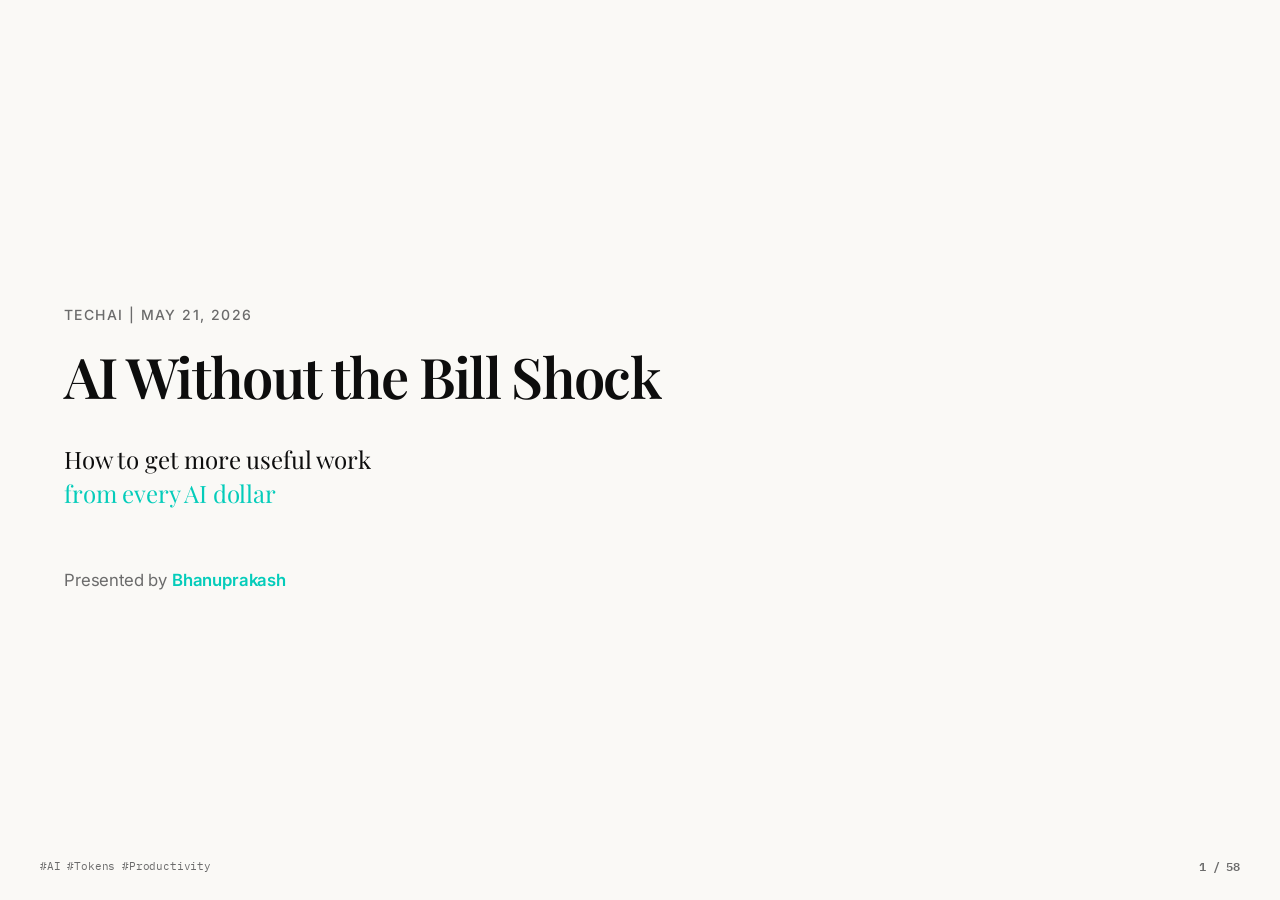
==== index.html @ 4f696752 "TechAI presentation: AI Without the Bill Shock" ====
<!DOCTYPE html>
<html lang="en" data-theme="techai">
<head>
<meta charset="utf-8">
<meta name="viewport" content="width=device-width,initial-scale=1">
<title>AI Without the Bill Shock | TechAI | May 21, 2026</title>
<link rel="stylesheet" href="https://fonts.googleapis.com/css2?family=Playfair+Display:wght@400;600;700&family=Inter:wght@400;500;600&family=IBM+Plex+Mono:wght@400;500;600&display=swap">
<link rel="stylesheet" href="base.css">
<link rel="stylesheet" href="techai-theme.css">
<link rel="stylesheet" href="style.css">
</head>
<body class="tpl-build-lab">
<div class="deck">

  <!-- ============ SLIDE 1: TITLE ============ -->
  <section class="slide" data-title="Title">
    <p class="kicker">TechAI | May 21, 2026</p>
    <h1 class="h1 anim-fade-up" data-anim="fade-up">AI Without the Bill Shock</h1>
    <p class="lede mt-m">How to get more useful work<br><span style="color:var(--accent)">from every AI dollar</span></p>
    <p class="mt-l" style="color:var(--text-3); font-size:1.05rem;">Presented by <span style="color:var(--accent); font-weight:600;">Bhanuprakash</span></p>
    <div class="deck-footer">
      <span class="mono">#AI #Tokens #Productivity</span>
      <span class="slide-number" data-current="1" data-total="61"></span>
    </div>
    <aside class="notes">
      <p>Welcome everyone to TechAI.</p>
      <p>Tonight is about getting more useful work out of AI without blindly spending more money.</p>
      <p>The point is not token volume. The point is productive token volume.</p>
    </aside>
  </section>

  <!-- ============ SLIDE 2: ROOM CALIBRATION ============ -->
  <section class="slide" data-title="Room Calibration">
    <p class="kicker">Let's calibrate the room</p>
    <h2 class="h2">Quick Show of Hands</h2>
    <div class="stack mt-l">
      <div class="list-row">Who uses Claude Code, Codex, Cursor, or Windsurf weekly?</div>
      <div class="list-row">Who uses AI daily?</div>
      <div class="list-row">Who wishes they had Claude Mythos?</div>
      <div class="list-row">Who has tried OpenClaw or Hermes and actually saved time?</div>
    </div>
    <aside class="notes">
      <p>Use this to read the room.</p>
      <p>If the room is highly technical, move faster through definitions.</p>
      <p>If the room is mixed, keep the language simple and concrete.</p>
    </aside>
  </section>

  <!-- ============ SLIDE 3A: POP QUIZ ============ -->
  <section class="slide quiz-slide" data-title="Pop Quiz">
    <p class="kicker">Challenge your assumptions</p>
    <h2 class="h2">True or False?</h2>
    <div class="stack mt-l">
      <div class="quiz-option">1. You need expensive models to get great results.</div>
      <div class="quiz-option" style="visibility: hidden;">2. Open source models are garbage compared to frontier.</div>
      <div class="quiz-option" style="visibility: hidden;">3. Running locally is the cheapest path.</div>
      <div class="quiz-option" style="visibility: hidden;">4. More tokens automatically means better results.</div>
      <div class="quiz-option" style="visibility: hidden;">5. You need Claude Opus to do serious work.</div>
    </div>
    <aside class="notes">
      <p>Keep this fast.</p>
      <p>The goal is not to test them. The goal is to surface the assumptions the talk will challenge.</p>
    </aside>
  </section>

  <!-- ============ SLIDE 3B: POP QUIZ ============ -->
  <section class="slide quiz-slide" data-title="Pop Quiz">
    <p class="kicker">Challenge your assumptions</p>
    <h2 class="h2">True or False?</h2>
    <div class="stack mt-l">
      <div class="quiz-option">1. You need expensive models to get great results.</div>
      <div class="quiz-option">2. Open source models are garbage compared to frontier.</div>
      <div class="quiz-option" style="visibility: hidden;">3. Running locally is the cheapest path.</div>
      <div class="quiz-option" style="visibility: hidden;">4. More tokens automatically means better results.</div>
      <div class="quiz-option" style="visibility: hidden;">5. You need Claude Opus to do serious work.</div>
    </div>
    <aside class="notes">
      <p>Keep this fast.</p>
      <p>The goal is not to test them. The goal is to surface the assumptions the talk will challenge.</p>
    </aside>
  </section>

  <!-- ============ SLIDE 3C: POP QUIZ ============ -->
  <section class="slide quiz-slide" data-title="Pop Quiz">
    <p class="kicker">Challenge your assumptions</p>
    <h2 class="h2">True or False?</h2>
    <div class="stack mt-l">
      <div class="quiz-option">1. You need expensive models to get great results.</div>
      <div class="quiz-option">2. Open source models are garbage compared to frontier.</div>
      <div class="quiz-option">3. Running locally is the cheapest path.</div>
      <div class="quiz-option" style="visibility: hidden;">4. More tokens automatically means better results.</div>
      <div class="quiz-option" style="visibility: hidden;">5. You need Claude Opus to do serious work.</div>
    </div>
    <aside class="notes">
      <p>Keep this fast.</p>
      <p>The goal is not to test them. The goal is to surface the assumptions the talk will challenge.</p>
    </aside>
  </section>

  <!-- ============ SLIDE 3D: POP QUIZ ============ -->
  <section class="slide quiz-slide" data-title="Pop Quiz">
    <p class="kicker">Challenge your assumptions</p>
    <h2 class="h2">True or False?</h2>
    <div class="stack mt-l">
      <div class="quiz-option">1. You need expensive models to get great results.</div>
      <div class="quiz-option">2. Open source models are garbage compared to frontier.</div>
      <div class="quiz-option">3. Running locally is the cheapest path.</div>
      <div class="quiz-option">4. More tokens automatically means better results.</div>
      <div class="quiz-option" style="visibility: hidden;">5. You need Claude Opus to do serious work.</div>
    </div>
    <aside class="notes">
      <p>Keep this fast.</p>
      <p>The goal is not to test them. The goal is to surface the assumptions the talk will challenge.</p>
    </aside>
  </section>

  <!-- ============ SLIDE 3E: POP QUIZ ============ -->
  <section class="slide quiz-slide" data-title="Pop Quiz">
    <p class="kicker">Challenge your assumptions</p>
    <h2 class="h2">True or False?</h2>
    <div class="stack mt-l">
      <div class="quiz-option">1. You need expensive models to get great results.</div>
      <div class="quiz-option">2. Open source models are garbage compared to frontier.</div>
      <div class="quiz-option">3. Running locally is the cheapest path.</div>
      <div class="quiz-option">4. More tokens automatically means better results.</div>
      <div class="quiz-option">5. You need Claude Opus to do serious work.</div>
    </div>
    <aside class="notes">
      <p>Keep this fast.</p>
      <p>The goal is not to test them. The goal is to surface the assumptions the talk will challenge.</p>
      <p>Tease that the answer to most of these is "it depends on the system."</p>
    </aside>
  </section>

  <!-- ============ SLIDE 4: THE TOKEN TRAP ============ -->
  <section class="slide" data-title="The Token Trap">
    <p class="kicker">The problem</p>
    <h2 class="h2">The Token Trap</h2>
    <div class="stack mt-l">
      <div class="list-row">"I'm spending a fortune."</div>
      <div class="list-row">"I don't know which model to use."</div>
      <div class="list-row">"Every prompt turns into babysitting."</div>
      <div class="list-row">"I hit limits constantly."</div>
    </div>
    <aside class="notes">
      <p>This is the pain section.</p>
      <p>The problem is not just cost. It is cost plus confusion plus low leverage.</p>
      <p>People want AI to create work, not create another management burden.</p>
    </aside>
  </section>

  <!-- ============ SLIDE 5: WHAT PEOPLE WANT ============ -->
  <section class="slide" data-title="What People Want">
    <p class="kicker">The desired outcome</p>
    <h2 class="h2">You want to:</h2>
    <div class="stack mt-l">
      <div class="list-row">Ship faster.</div>
      <div class="list-row">Spend less.</div>
      <div class="list-row">Use the right model for the job.</div>
      <div class="list-row">Stop babysitting every step.</div>
      <div class="list-row">Turn messy work into finished outputs.</div>
    </div>
    <aside class="notes">
      <p>This keeps the gain simple.</p>
      <p>The desired outcome is not "more AI." It is more completed work.</p>
      <p>Name a business example early: call notes into a client brief, customer feedback into a report, or an SOP cleaned up and ready for the team.</p>
    </aside>
  </section>

  <!-- ============ SLIDE 6: MY PROOF - USAGE ============ -->
  <section class="slide" data-title="My Proof - Usage">
    <p class="kicker">What's possible</p>
    <h2 class="h2">I burn a lot of tokens.</h2>
    <p class="lede mt-m">I get a lot of work back.</p>
    <div class="mt-l">
      <img src="tokens-1b-april.png" alt="1 billion tokens in April" style="max-width: 100%; max-height: 55vh; border-radius: var(--radius-lg); border: 1px solid var(--border);">
    </div>
    <aside class="notes">
      <p>1 billion tokens in April alone.</p>
      <p>Build anticipation for the price reveal.</p>
      <p>This is not about bragging about token volume. It is proof that high-throughput usage can make sense when it returns useful work.</p>
    </aside>
  </section>

  <!-- ============ SLIDE 6B: DAILY BREAKDOWN ============ -->
  <section class="slide" data-title="Daily Breakdown">
    <p class="kicker">How the tokens break down</p>
    <h2 class="h2">I use multiple models.</h2>
    <p class="lede mt-m">Each has its strength.<br>Together, they're unstoppable.</p>
    <div class="mt-l">
      <img src="daily-token-usage.png" alt="Daily token usage by model" style="max-width: 100%; max-height: 50vh; border-radius: var(--radius-lg); border: 1px solid var(--border);">
    </div>
    <aside class="notes">
      <p>Show how I split work across models.</p>
      <p>GLM for coding. DeepSeek for efficiency. Kimi for research.</p>
      <p>This is the "both" strategy in action.</p>
    </aside>
  </section>

  <!-- ============ SLIDE 6C: TOTAL USAGE ============ -->
  <section class="slide" data-title="Total Usage">
    <p class="kicker">What's possible</p>
    <h2 class="h2">One month: 2.7 billion tokens.</h2>
    <div class="mt-l">
      <img src="tokens-2.7b.png" alt="2.7 billion tokens in a month" style="max-width: 100%; max-height: 55vh; border-radius: var(--radius-lg); border: 1px solid var(--border);">
    </div>
    <p class="mt-m" style="color:var(--text-3); font-style: italic;">All that work. How much did it cost?</p>
    <aside class="notes">
      <p>2.7 billion tokens in one month.</p>
      <p>Build maximum tension before the reveal.</p>
      <p>This is not about bragging about token volume. It is proof that high-throughput usage can make sense when it returns useful work.</p>
    </aside>
  </section>

  <!-- ============ SLIDE 6D: MY PROOF - PRICING ============ -->
  <section class="slide" data-title="My Proof - Pricing">
    <p class="kicker">The surprise</p>
    <h2 class="h2">I spend about $40/month.</h2>
    <p class="lede mt-m">I got in early.<br>I locked in yearly pricing.</p>
    <div class="mt-l">
      <img src="glm-yearly-plan.png" alt="GLM yearly plan pricing" style="max-width: 100%; max-height: 55vh; border-radius: var(--radius-lg); border: 1px solid var(--border);">
    </div>
    <aside class="notes">
      <p>Now show the GLM pricing screenshot - the big reveal.</p>
      <p>Mention the caveat: I got in super early with yearly pricing, lucky timing - not a promise that everyone gets the same price.</p>
      <p>The useful point is the mental model, not the exact subscription deal.</p>
      <p>The surprise is the value per dollar, not just the low absolute price.</p>
    </aside>
  </section>

  <!-- ============ SLIDE 7: WHY LISTEN TO ME ============ -->
  <section class="slide" data-title="Credibility">
    <p class="kicker">Why listen to me?</p>
    <h2 class="h2">I've been in the trenches.</h2>
    <div class="stack mt-l">
      <div class="list-row">I test new models constantly.</div>
      <div class="list-row">I build with agentic tools daily.</div>
      <div class="list-row">I care about output, not hype.</div>
      <div class="list-row">I track the market because it changes fast.</div>
    </div>
    <aside class="notes">
      <p>Keep this humble.</p>
      <p>You are not presenting as a guru. You are presenting as someone who has spent a lot of time in the trenches.</p>
      <p>Useful line: "I am not here to sell you a course. I am here to show you what is working."</p>
    </aside>
  </section>

  <!-- ============ SLIDE 8: THE GAME ============ -->
  <section class="slide" data-title="The Game">
    <p class="kicker">The frame for everything</p>
    <h2 class="h2">AI Without the Bill Shock</h2>
    <div class="formula-box mt-l">
      <p class="formula">Goal = (Value × Throughput) ÷ Cost</p>
    </div>
    <aside class="notes">
      <p>This is the frame for the whole talk.</p>
      <p>Most people only think about cost.</p>
      <p>The actual game is increasing value and throughput while keeping cost reasonable.</p>
    </aside>
  </section>

  <!-- ============ SLIDE 9: THREE LEVERS ============ -->
  <section class="slide" data-title="Three Levers">
    <p class="kicker">How to win the game</p>
    <h2 class="h2">Three Levers</h2>
    <div class="stack mt-l">
      <div class="list-row">Increase value.</div>
      <div class="list-row">Increase throughput.</div>
      <div class="list-row">Decrease wasted cost.</div>
    </div>
    <aside class="notes">
      <p>This is the simplified version of the formula.</p>
      <p>Everything else in the talk maps to one of these levers.</p>
    </aside>
  </section>

  <!-- ============ SLIDE 10: MYTH 1 ============ -->
  <section class="slide" data-title="Myth 1">
    <p class="kicker">Myth #1</p>
    <h2 class="h2">Frontier vs. open source<br>is the decision.</h2>
    <div class="contrast-box mt-l">
      <p class="label">MYTH</p>
      <p>Choose one or the other.</p>
    </div>
    <div class="contrast-box mt-m" style="visibility: hidden;">
      <p class="label">REALITY</p>
      <p style="color:var(--accent)">Use both.</p>
    </div>
    <aside class="notes">
      <p>Let this sit for a moment.</p>
      <p>Most people think you pick a camp.</p>
    </aside>
  </section>

  <!-- ============ SLIDE 10B: MYTH 1 REVEAL ============ -->
  <section class="slide" data-title="Myth 1 Reveal">
    <p class="kicker">Myth #1</p>
    <h2 class="h2">Frontier vs. open source<br>is the decision.</h2>
    <div class="contrast-box mt-l">
      <p class="label">MYTH</p>
      <p>Choose one or the other.</p>
    </div>
    <div class="contrast-box mt-m" style="visibility: visible;">
      <p class="label">REALITY</p>
      <p style="color:var(--accent)">Use both.</p>
    </div>
    <aside class="notes">
      <p>This is not an either/or decision.</p>
      <p>Frontier models are still excellent for hard reasoning and planning.</p>
      <p>Open source models are increasingly strong for execution, coding, summarization, and high-throughput work.</p>
    </aside>
  </section>

  <!-- ============ SLIDE 11: MYTH 2 ============ -->
  <section class="slide" data-title="Myth 2">
    <p class="kicker">Myth #2</p>
    <h2 class="h2">Buy a Mac Mini, run local,<br>get frontier smarts.</h2>
    <div class="contrast-box mt-l">
      <p class="label">MYTH</p>
      <p>Local models ≈ frontier models.</p>
    </div>
    <div class="contrast-box mt-m" style="visibility: hidden;">
      <p class="label">REALITY</p>
      <p style="color:var(--accent)">Local is great for learning.<br>Frontier is still significantly smarter.</p>
    </div>
    <aside class="notes">
      <p>Let this land.</p>
      <p>The hardware trap: people think a one-time purchase buys them parity with the best models.</p>
    </aside>
  </section>

  <!-- ============ SLIDE 11B: MYTH 2 REVEAL ============ -->
  <section class="slide" data-title="Myth 2 Reveal">
    <p class="kicker">Myth #2</p>
    <h2 class="h2">Buy a Mac Mini, run local,<br>get frontier smarts.</h2>
    <div class="contrast-box mt-l">
      <p class="label">MYTH</p>
      <p>Local models ≈ frontier models.</p>
    </div>
    <div class="contrast-box mt-m" style="visibility: visible;">
      <p class="label">REALITY</p>
      <p style="color:var(--accent)">Local is great for learning.<br>Frontier is still significantly smarter.</p>
    </div>
    <aside class="notes">
      <p>Be clear: local models are amazing for learning and experimentation.</p>
      <p>But frontier models still have a substantial intelligence gap.</p>
      <p>If you have $5k-$10k+ to spend, local is a fun learning lab. But it won't replace frontier for serious work.</p>
    </aside>
  </section>

  <!-- ============ SLIDE 12: MYTH 3 ============ -->
  <section class="slide" data-title="Myth 3">
    <p class="kicker">Myth #3</p>
    <h2 class="h2">Big context means<br>big cost.</h2>
    <div class="contrast-box mt-l">
      <p class="label">MYTH</p>
      <p>1M tokens = panic.</p>
    </div>
    <div class="contrast-box mt-m" style="visibility: hidden;">
      <p class="label">REALITY</p>
      <p style="color:var(--accent)">Caching changes the math.</p>
    </div>
    <aside class="notes">
      <p>Let this sink in.</p>
      <p>Most people assume big context automatically means big cost.</p>
    </aside>
  </section>

  <!-- ============ SLIDE 12B: MYTH 3 REVEAL ============ -->
  <section class="slide" data-title="Myth 3 Reveal">
    <p class="kicker">Myth #3</p>
    <h2 class="h2">Big context means<br>big cost.</h2>
    <div class="contrast-box mt-l">
      <p class="label">MYTH</p>
      <p>1M tokens = panic.</p>
    </div>
    <div class="contrast-box mt-m" style="visibility: visible;">
      <p class="label">REALITY</p>
      <p style="color:var(--accent)">Caching changes the math.</p>
    </div>
    <aside class="notes">
      <p>This sets up a visual.</p>
      <p>Explain that repeated context can become much cheaper when cached.</p>
      <p>The audience does not need a billing lecture. They need to understand why "1M tokens" does not always mean "panic."</p>
    </aside>
  </section>

  <!-- ============ SLIDE 13: CACHING VISUAL ============ -->
  <section class="slide" data-title="Caching Visual">
    <p class="kicker">How caching works</p>
    <h2 class="h2">Input vs. Output vs. Cached.</h2>
    <div class="stack mt-l">
      <div class="list-row"><span class="mono">Output tokens</span> — $40 (what people see)</div>
      <div class="list-row"><span class="mono">Input tokens</span> — $10 (4× cheaper than output)</div>
      <div class="list-row"><span class="mono" style="color:var(--accent)">Cached input</span> — $1 (10× cheaper than input)</div>
    </div>
    <div class="contrast-box mt-l">
      <p class="label">THE REALITY</p>
      <p style="color:var(--accent)">Cached input is <span class="mono">40×</span> cheaper than output.</p>
    </div>
    <aside class="notes">
      <p>Walk through the math: output is ~4× more expensive than input.</p>
      <p>Caching gives you another 10× discount on input tokens.</p>
      <p>So cached input ends up being roughly 40× cheaper than output tokens.</p>
      <p>This is why high-input workflows can be incredibly cost-effective when designed well.</p>
    </aside>
  </section>

  <!-- ============ SLIDE 14: MYTH 4 ============ -->
  <section class="slide" data-title="Myth 4">
    <p class="kicker">Myth #4</p>
    <h2 class="h2">Ask AI which open<br>model to use.</h2>
    <div class="contrast-box mt-l">
      <p class="label">PROBLEM</p>
      <p>Its answer may already be stale.</p>
    </div>
    <div class="contrast-box mt-m" style="visibility: hidden;">
      <p class="label">REALITY</p>
      <p style="color:var(--accent)">Check live benchmarks.</p>
    </div>
    <aside class="notes">
      <p>Let this land.</p>
      <p>Open source moves faster than training data.</p>
    </aside>
  </section>

  <!-- ============ SLIDE 14B: MYTH 4 REVEAL ============ -->
  <section class="slide" data-title="Myth 4 Reveal">
    <p class="kicker">Myth #4</p>
    <h2 class="h2">Ask AI which open<br>model to use.</h2>
    <div class="contrast-box mt-l">
      <p class="label">PROBLEM</p>
      <p>Its answer may already be stale.</p>
    </div>
    <div class="contrast-box mt-m" style="visibility: visible;">
      <p class="label">REALITY</p>
      <p style="color:var(--accent)">Check live benchmarks.</p>
    </div>
    <aside class="notes">
      <p>Open source moves faster than training-data cutoffs.</p>
      <p>Many AI answers will point to yesterday's winners.</p>
    </aside>
  </section>

  <!-- ============ SLIDE 15: SOURCE OF TRUTH ============ -->
  <section class="slide" data-title="Source of Truth">
    <p class="kicker">Where to check</p>
    <h2 class="h2">ArtificialAnalysis.ai</h2>
    <div class="mt-l">
      <img src="artificial-analysis-leaderboard.png" alt="Artificial Analysis leaderboard" style="max-width: 100%; max-height: 55vh; border-radius: var(--radius-lg); border: 1px solid var(--border);">
    </div>
    <div class="stack mt-m">
      <div class="list-row">Live model comparisons.</div>
      <div class="list-row">Updated continuously.</div>
      <div class="list-row" style="color:var(--accent)">Check before you choose.</div>
    </div>
    <aside class="notes">
      <p>Show the screenshot.</p>
      <p>The key habit: do not ask an old model what the current best model is.</p>
    </aside>
  </section>

  <!-- ============ SLIDE 16: MY SHORTLIST ============ -->
  <section class="slide" data-title="My Shortlist">
    <p class="kicker">Current recommendations</p>
    <h2 class="h2">My current shortlist:</h2>
    <div class="stack mt-l">
      <div class="list-row"><span class="mono">GLM</span> — coding</div>
      <div class="list-row"><span class="mono">Kimi</span> — research and long context</div>
      <div class="list-row"><span class="mono">DeepSeek</span> — efficiency</div>
      <div class="list-row"><span class="mono">MiniMax</span> — worth watching</div>
    </div>
    <p class="mt-m" style="color:var(--accent)">Check live benchmarks first.</p>
    <aside class="notes">
      <p>Present this as a current working shortlist, not eternal truth.</p>
      <p>This protects the talk from model churn.</p>
    </aside>
  </section>

  <!-- ============ SLIDE 17: AHA MOMENT SETUP ============ -->
  <section class="slide aha-slide" data-title="Aha Setup">
    <p class="kicker" style="color:var(--accent)">The shift</p>
    <h2 class="h2">What if the model is not<br>the main advantage?</h2>
    <aside class="notes">
      <p>Slow down here.</p>
      <p>This is the transition from model shopping to system design.</p>
    </aside>
  </section>

  <!-- ============ SLIDE 18: GOOGLE ALETHEIA ============ -->
  <section class="slide" data-title="Google Aletheia">
    <p class="kicker">The pattern</p>
    <h2 class="h2">The system loop.</h2>
    <div class="diagram-box mt-l">
      <p class="mono">Generator → Verifier → Reviser → Retry</p>
    </div>
    <div class="mt-m">
      <img src="aletheia-architecture.png" alt="Aletheia architecture diagram" style="max-width: 100%; max-height: 45vh; border-radius: var(--radius-lg); border: 1px solid var(--border);">
    </div>
    <aside class="notes">
      <p>Show the Aletheia diagram.</p>
      <p>This makes the abstract pattern concrete.</p>
      <p>Start simple: a clean, clear pattern.</p>
    </aside>
  </section>

  <!-- ============ SLIDE 19: POETIQ HARNESS ============ -->
  <section class="slide" data-title="Poetiq Harness">
    <p class="kicker">The pattern in practice</p>
    <h2 class="h2">Recursive self-improvement.</h2>
    <div class="mt-l">
      <img src="poetiq harness improvement.png" alt="Poetiq harness improvement showing recursive gains" style="max-width: 100%; max-height: 50vh; border-radius: var(--radius-lg); border: 1px solid var(--border);">
    </div>
    <p class="mt-m" style="color:var(--accent)">Each iteration gets better. The system learns from itself.</p>
    <aside class="notes">
      <p>Poetiq shows the same pattern in action.</p>
      <p>The harness runs, evaluates what worked, and applies those lessons to the next run.</p>
      <p>This is the Aletheia loop applied to code generation.</p>
    </aside>
  </section>

  <!-- ============ SLIDE 20: MICROSOFT MDASH ============ -->
  <section class="slide" data-title="Microsoft MDASH">
    <p class="kicker">The pattern at scale</p>
    <h2 class="h2">Microsoft MDASH: <span style="color:var(--accent)">88.4%</span></h2>
    <p class="lede mt-m">Claude Mythos: 83.1%</p>
    <p class="mt-m">CyberGym security benchmark</p>
    <div class="mt-l">
      <img src="mdash mythos.png" alt="MDASH vs Mythos benchmark comparison" style="max-width: 100%; max-height: 50vh; border-radius: var(--radius-lg); border: 1px solid var(--border);">
    </div>
    <aside class="notes">
      <p>Source: Forbes article on MDASH and Claude Mythos.</p>
      <p>A system beat the supposedly stronger single model on a key benchmark.</p>
      <p>MDASH takes the Aletheia pattern and scales it to 100+ specialized agents.</p>
    </aside>
  </section>

  <!-- ============ SLIDE 22: MDASH ARCHITECTURE ============ -->
  <section class="slide" data-title="MDASH Architecture">
    <p class="kicker">How it works at scale</p>
    <h2 class="h2">100+ specialized agents.</h2>
    <div class="stack mt-l">
      <div class="list-row">Some find issues.</div>
      <div class="list-row">Some challenge them.</div>
      <div class="list-row">Some verify.</div>
      <div class="list-row">Some revise.</div>
    </div>
    <div class="mt-l">
      <img src="Harness-Updated-MDASH-Image.jpg" alt="MDASH agent orchestration harness" style="max-width: 100%; max-height: 45vh; border-radius: var(--radius-lg); border: 1px solid var(--border);">
    </div>
    <aside class="notes">
      <p>The advantage is specialization and coordination.</p>
      <p>It is not just "more prompts." It is structured work.</p>
      <p>This image shows the actual harness orchestrating the agents.</p>
      <p>This is what production-grade systems look like.</p>
    </aside>
  </section>

  <!-- ============ SLIDE 23: THE BELIEF SHIFT ============ -->
  <section class="slide aha-slide" data-title="Belief Shift">
    <p class="kicker" style="color:var(--accent)">The aha moment</p>
    <h2 class="h2">You don't need bigger models.<br>You need better systems.</h2>
    <div class="stack mt-l">
      <div class="list-row">Architecture beats model size.</div>
      <div class="list-row">Coordination beats raw power.</div>
      <div class="list-row">Systems > Scale.</div>
    </div>
    <aside class="notes">
      <p>This is the core insight.</p>
      <p>Pause here. Let it land.</p>
      <p>Everything else is just details.</p>
    </aside>
  </section>

  <!-- ============ SLIDE 24: THE HAHA PATTERN ============ -->
  <section class="slide" data-title="The HAHA Pattern">
    <p class="kicker">Agent architecture</p>
    <h2 class="h2">The HAHA Pattern</h2>
    <div class="diagram-box mt-l">
      <p class="mono" style="font-size: 2.5rem; letter-spacing: 0.5rem;">H — A — H — A</p>
    </div>
    <div class="stack mt-l">
      <div class="list-row"><span class="mono">H</span> = Human (kickoff)</div>
      <div class="list-row"><span class="mono">A</span> = Agent (work)</div>
      <div class="list-row"><span class="mono">H</span> = Human (verification)</div>
      <div class="list-row"><span class="mono">A</span> = Agent (revision)</div>
    </div>
    <p class="mt-m" style="color:var(--accent)">Humans at both ends: kickoff AND verification.</p>
    <aside class="notes">
      <p>HAHA = Human-Agent-Human-Agent</p>
      <p>Humans aren't just prompt writers. They're the quality layer.</p>
      <p>The human at the end catches what the first human might have missed, and the agent keeps iterating.</p>
    </aside>
  </section>

  <!-- ============ SLIDE 25: THE HAAAH PATTERN ============ -->
  <section class="slide" data-title="The HAaAH Pattern">
    <p class="kicker">Agent architecture</p>
    <h2 class="h2">The HAaAH Pattern</h2>
    <div class="diagram-box mt-l">
      <p class="mono" style="font-size: 2.5rem; letter-spacing: 0.5rem;">H — A — a — a — A — H</p>
    </div>
    <div class="stack mt-l">
      <div class="list-row"><span class="mono">H</span> = Human</div>
      <div class="list-row"><span class="mono">A</span> = Big model (frontier)</div>
      <div class="list-row"><span class="mono">a</span> = Small models (open source)</div>
      <div class="list-row"><span class="mono">A</span> = Big model (frontier)</div>
      <div class="list-row"><span class="mono">H</span> = Human</div>
    </div>
    <p class="mt-m" style="color:var(--accent)">Big models at the ends. Small models in the middle.</p>
    <aside class="notes">
      <p>HAaAH = Human-BigAgent-smallAgent-smallAgent-BigAgent-Human</p>
      <p>Why this works: Big models handle planning (start) and verification (end). Small models do the bulk work in the middle.</p>
      <p>Frontier models are expensive but worth it for the reasoning-heavy parts. Open source is perfect for execution.</p>
    </aside>
  </section>

  <!-- ============ SLIDE 26: THE HUMAN EDGE ============ -->
  <section class="slide" data-title="The Human Edge">
    <p class="kicker">Why U+AI beats AI</p>
    <h2 class="h2">Humans are sample-efficient.</h2>
    <div class="stack mt-l">
      <div class="list-row">We don't need millions of examples.</div>
      <div class="list-row">We generalize from very few data points.</div>
      <div class="list-row">We spot patterns models miss.</div>
    </div>
    <div class="contrast-box mt-l">
      <p class="label">THE GOOD NEWS</p>
      <p style="color:var(--accent)">U + AI will beat AI alone for the foreseeable future.</p>
    </div>
    <aside class="notes">
      <p>Models are still spiky - amazing at some things, terrible at others.</p>
      <p>Humans are generalists. We fill the gaps.</p>
      <p>This isn't about AI replacing humans. It's about humans with AI being unstoppable.</p>
    </aside>
  </section>

  <!-- ============ SLIDE 27: SHOW OF HANDS ============ -->
  <section class="slide" data-title="Show of Hands">
    <p class="kicker">Before we break</p>
    <h2 class="h2">What stuck so far?</h2>
    <div class="stack mt-l">
      <div class="list-row">Who learned something new today?</div>
      <div class="list-row">Who already has ideas to try tonight?</div>
    </div>
    <p class="mt-m" style="color:var(--text-3); font-style: italic;">For those who didn't raise their hand...</p>
    <p class="mt-m" style="color:var(--accent)">Part 2 is exact things to do, exact ways to use this.</p>
    <aside class="notes">
      <p>This builds energy for the break.</p>
      <p>People who are excited get validated. People who aren't yet get a promise that the next half delivers concrete actions.</p>
      <p>Keep it light. No pressure.</p>
    </aside>
  </section>

  <!-- ============ SLIDE 28: BREAK ============ -->
  <section class="slide break-slide" data-title="Break">
    <div class="break-content">
      <p class="kicker">You've earned it</p>
      <h2 class="h2">5-minute break</h2>
      <p class="lede mt-m">Stretch. Grab a drink.<br>Talk to your neighbor.</p>
    </div>
    <aside class="notes">
      <p>Take the full break.</p>
      <p>Use the restroom.</p>
      <p>When you come back, we shift into how-to mode.</p>
    </aside>
  </section>

  <!-- ============ PART 2: THE HOW-TO ============ -->
  <section class="slide part-slide" data-title="Part 2">
    <p class="kicker">Part 2</p>
    <h2 class="h2">THE HOW-TO</h2>
    <p class="lede mt-m">~30-35 minutes</p>
  </section>

  <!-- ============ SLIDE 24: THE BOTH STRATEGY ============ -->
  <section class="slide" data-title="Both Strategy">
    <p class="kicker">Strategy #1</p>
    <h2 class="h2">Use both.</h2>
    <div class="split-view mt-l">
      <div class="split-left">
        <p class="label">FRONTIER</p>
        <p>Planning</p>
        <p>Architecture</p>
        <p>Complex reasoning</p>
      </div>
      <div class="split-right">
        <p class="label" style="color:var(--accent)">OPEN SOURCE</p>
        <p>Execution</p>
        <p>Implementation</p>
        <p>High-throughput work</p>
      </div>
    </div>
    <aside class="notes">
      <p>Frontier for thinking. Open source for doing.</p>
      <p>For the right tasks, this can produce comparable output at a fraction of the cost.</p>
    </aside>
  </section>

  <!-- ============ SLIDE 25: EXAMPLE PROMPT ============ -->
  <section class="slide" data-title="Example Prompt">
    <p class="kicker">In action</p>
    <h2 class="h2">The both strategy in action.</h2>
    <div class="example-box mt-l">
      <p class="label">STEP 1: Frontier (Planning)</p>
      <p class="mono mt-s">"Plan this feature refactoring. Write your plan as if passing to a junior engineer. Include all context they need to execute."</p>
    </div>
    <div class="example-box mt-m">
      <p class="label">STEP 2: Open Source (Execution)</p>
      <p class="mono mt-s">"Implement this plan. Write clean code. Add tests for all edge cases."</p>
    </div>
    <aside class="notes">
      <p>Show how this works in practice.</p>
      <p>The planning happens in frontier. The execution happens in open source.</p>
      <p>You get both quality and cost-efficiency.</p>
    </aside>
  </section>

  <!-- ============ SLIDE 25B: THE DOUBLE HACK ============ -->
  <section class="slide" data-title="The Double Hack">
    <p class="kicker">The workflow in practice</p>
    <h2 class="h2">The Double Hack.</h2>
    <p class="lede mt-m">Four models. One task.<br><span style="color:var(--accent)">Frontier → Open Source → Open Source → Frontier</span></p>
    <div class="flow-box mt-l">
      <p class="mono" style="color:var(--text-1)">1. <span style="color:var(--text-3)">FRONTIER</span> (Claude/GPT):<br>   "Write a spec/plan as if handing off to a junior engineer"</p>
      <p class="mono mt-m" style="color:var(--accent)">2. <span style="color:var(--text-3)">OPEN SOURCE</span> (GLM):<br>   "Implement this entire plan"</p>
      <p class="mono mt-m" style="color:var(--accent)">3. <span style="color:var(--text-3)">OPEN SOURCE</span> (GLM):<br>   "Verify the implementation. Run tests."</p>
      <p class="mono mt-m" style="color:var(--text-1)">4. <span style="color:var(--text-3)">FRONTIER</span> (Claude/GPT):<br>   "Code review. Any issues?"</p>
    </div>
    <p class="mt-m" style="color:var(--text-3); font-size: 0.9rem;">Result: strong reviewed output at a fraction of the cost.</p>
    <aside class="notes">
      <p>This is the actual workflow I use.</p>
      <p>Frontier plans. Open source executes. Same model verifies. Frontier reviews.</p>
      <p>You often get the best of both: frontier reasoning with open source throughput.</p>
      <p>This is the generator-verifier pattern from MDASH and Aletheia, applied to your actual work.</p>
    </aside>
  </section>

  <!-- ============ SLIDE 26: /GOAL INTRO ============ -->
  <section class="slide" data-title="/goal Intro">
    <p class="kicker">Your entry point</p>
    <h2 class="h2">/goal</h2>
    <p class="lede mt-m">The simplest agentic pattern.</p>
    <div class="example-box mt-l">
      <p class="mono">/goal Refactor auth into separate module, ensure all tests pass, add 3 new tests</p>
    </div>
    <aside class="notes">
      <p>Frame /goal as the pattern, whether it appears as a built-in command, a custom slash command, or an agent workflow.</p>
      <p>The practical point is the same: define completion and let the agent iterate toward it.</p>
      <p>This is agentic AI in its simplest usable form.</p>
    </aside>
  </section>

  <!-- ============ SLIDE 27: HOW /GOAL WORKS ============ -->
  <section class="slide" data-title="/goal How It Works">
    <p class="kicker">Under the hood</p>
    <h2 class="h2">Define completion.<br>AI iterates until done.</h2>
    <div class="flow-box mt-l">
      <p class="mono">1. You define completion condition</p>
      <p class="mono">2. Agent works on task</p>
      <p class="mono">3. Evaluator checks: Are we done?</p>
      <p class="mono">4. Loop until YES</p>
    </div>
    <aside class="notes">
      <p>Worker agent + Evaluator agent = A team.</p>
      <p>This is the generator-verifier pattern from the Aletheia paper.</p>
    </aside>
  </section>

  <!-- ============ SLIDE 28: THREE RULES FOR GOALS ============ -->
  <section class="slide" data-title="Three Rules for Goals">
    <p class="kicker">Make goals work</p>
    <h2 class="h2">Good goals have three traits.</h2>
    <div class="stack mt-l">
      <div class="list-row"><strong style="color:var(--accent)">Measurable</strong> <span style="color:var(--text-3)">Create 5 slides, not improve marketing</span></div>
      <div class="list-row"><strong style="color:var(--accent)">Scoped</strong> <span style="color:var(--text-3)">One sprint, not launch the business</span></div>
      <div class="list-row"><strong style="color:var(--accent)">Self-served</strong> <span style="color:var(--text-3)">AI can complete it without waiting on the outside world</span></div>
    </div>
    <p class="mt-l" style="color:var(--accent)">Vague goals create vague work.</p>
    <aside class="notes">
      <p>This is the missing operating rubric.</p>
      <p>Most failures come from asking AI to chase a fuzzy outcome.</p>
      <p>A good /goal has a finish line, a reasonable scope, and enough access for the AI to do the work.</p>
    </aside>
  </section>

  <!-- ============ SLIDE 28: /GOAL EXAMPLES ============ -->
  <section class="slide" data-title="/goal Examples">
    <p class="kicker">Examples</p>
    <h2 class="h2">What /goal is good for:</h2>
    <div class="stack mt-l">
      <div class="list-row">Refactoring a module</div>
      <div class="list-row">Adding test coverage</div>
      <div class="list-row">Debugging a complex issue</div>
      <div class="list-row">Updating documentation</div>
    </div>
    <aside class="notes">
      <p>Give concrete examples.</p>
      <p>Show that this works for real tasks, not toy problems.</p>
    </aside>
  </section>

  <!-- ============ SLIDE 29: /GOAL BUSINESS EXAMPLES ============ -->
  <section class="slide" data-title="/goal Business Examples">
    <p class="kicker">Beyond code</p>
    <h2 class="h2">Works for business too:</h2>
    <div class="stack mt-l">
      <div class="list-row">Research a competitor</div>
      <div class="list-row">Analyze customer feedback</div>
      <div class="list-row">Generate report from data</div>
      <div class="list-row">Draft proposal sections</div>
    </div>
    <aside class="notes">
      <p>This isn't just for developers.</p>
      <p>Operators and founders can use the same pattern.</p>
    </aside>
  </section>

  <!-- ============ SLIDE 30: FROM GOALS TO MISSIONS ============ -->
  <section class="slide" data-title="From Goals to Missions">
    <p class="kicker">For business outcomes</p>
    <h2 class="h2">A /goal is one sprint.<br>A mission is a chain of goals.</h2>
    <div class="split-view mt-l">
      <div class="split-left">
        <p class="label">AI SPRINTS</p>
        <p>Research</p>
        <p>Draft</p>
        <p>Build</p>
        <p>Verify</p>
      </div>
      <div class="split-right">
        <p class="label" style="color:var(--accent)">HUMAN HANDSHAKES</p>
        <p>Decide</p>
        <p>Approve</p>
        <p>Record</p>
        <p>Build trust</p>
      </div>
    </div>
    <p class="mt-l" style="color:var(--accent)">Real businesses need both.</p>
    <aside class="notes">
      <p>This bridges /goal from a developer feature to a business operating pattern.</p>
      <p>AI can do the technical sprints. Humans still handle judgment, relationships, approvals, and anything that happens outside the model.</p>
      <p>That is not a weakness. That is the correct architecture.</p>
    </aside>
  </section>

  <!-- ============ SLIDE 30: GLM PRICING ============ -->
  <section class="slide" data-title="GLM Pricing">
    <p class="kicker">Where to get open source</p>
    <h2 class="h2">GLM (Zhipu AI)</h2>
    <div class="pricing-table mt-l">
      <div class="price-row">
        <span class="label">Lite</span>
        <span>$14/mo</span>
        <span>Small repos</span>
      </div>
      <div class="price-row highlight">
        <span class="label">Pro ⭐</span>
        <span>$58/mo</span>
        <span>Day-to-day</span>
      </div>
      <div class="price-row">
        <span class="label">Max</span>
        <span>$128/mo</span>
        <span>Heavy use</span>
      </div>
    </div>
    <p class="mt-m" style="color:var(--text-3); font-size: 0.9rem;">My top recommendation for coding. Links in the TechAI Kit.</p>
    <aside class="notes">
      <p>GLM is my top recommendation for coding.</p>
      <p>Pro plan is the sweet spot for most developers.</p>
      <p>Links are in the TechAI Kit - no need to scramble now.</p>
    </aside>
  </section>

  <!-- ============ SLIDE 31: KIMI PRICING ============ -->
  <section class="slide" data-title="Kimi Pricing">
    <p class="kicker">Research excellence</p>
    <h2 class="h2">Kimi (Moonshot AI)</h2>
    <div class="pricing-table mt-l">
      <div class="price-row">
        <span class="label">Moderato</span>
        <span>$15/mo</span>
        <span>Basic</span>
      </div>
      <div class="price-row">
        <span class="label">Allegretto</span>
        <span>$31/mo</span>
        <span>Pro users</span>
      </div>
      <div class="price-row highlight">
        <span class="label">Allegro</span>
        <span>$79/mo</span>
        <span>Premium</span>
      </div>
    </div>
    <p class="mt-m" style="color:var(--text-3); font-size: 0.9rem;">Excellent for research and long context. Links in the TechAI Kit.</p>
    <aside class="notes">
      <p>Kimi excels at research and long context.</p>
      <p>Great for analyzing large codebases.</p>
      <p>Links are in the TechAI Kit.</p>
    </aside>
  </section>

  <!-- ============ SLIDE 32: BUSINESS FRAMEWORK ============ -->
  <section class="slide" data-title="Business Framework">
    <p class="kicker">For business owners</p>
    <h2 class="h2">Design Your Own Workflow</h2>
    <p class="lede mt-m">Use AI to help you design multi-agent workflows for your team.</p>
    <div class="stack mt-l">
      <div class="list-row"><strong style="color:var(--accent)">1. Identify</strong> — What repetitive work needs automation?</div>
      <div class="list-row"><strong style="color:var(--accent)">2. Decompose</strong> — Break it into discrete steps</div>
      <div class="list-row"><strong style="color:var(--accent)">3. Assign</strong> — Frontier (thinking) or Open Source (doing)?</div>
      <div class="list-row"><strong style="color:var(--accent)">4. Connect</strong> — How does output flow between steps?</div>
      <div class="list-row"><strong style="color:var(--accent)">5. Verify</strong> — Where do humans check quality?</div>
    </div>
    <p class="mt-m" style="color:var(--text-3); font-size:0.9rem;">Pick a pattern: HAHA (Human→AI→Human→AI) or HAaAH (Human→Big→small→small→Big→Human)</p>
    <aside class="notes">
      <p>This teaches them how to think about workflows.</p>
      <p>Next slide: the actual prompt they can use.</p>
      <p>After that: example of how it works.</p>
    </aside>
  </section>

  <!-- ============ SLIDE 33: WORKFLOW DESIGNER PROMPT ============ -->
  <section class="slide" data-title="Workflow Designer Prompt">
    <p class="kicker">Copy this prompt</p>
    <h2 class="h2">The Workflow Designer Prompt</h2>
    <div class="code-box mt-l" style="background:#1a1a1a; color:#e0e0e0; padding:24px; border-radius:8px; font-size:0.8rem; font-family:ui-monospace, monospace; white-space:pre-wrap; line-height:1.6;">"I want to design a multi-agent workflow for my team. Help me by asking questions ONE AT A TIME.

Start by understanding:
1. What repetitive work we want to automate
2. Who does it now and how long it takes
3. Where mistakes usually happen

Then help me:
- Break it into steps
- Assign each step (frontier for thinking, open source for doing)
- Decide where humans verify quality
- Suggest the best pattern (HAHA or HAaAH)

Ask me the first question."</div>
    <p class="mt-m" style="color:var(--accent); font-weight:600;">Copy this. Use it tonight. Build your own workflow.</p>
    <aside class="notes">
      <p>This is the actionable takeaway.</p>
      <p>They can literally copy this prompt and use it.</p>
      <p>The AI will guide them through designing their workflow.</p>
    </aside>
  </section>

  <!-- ============ SLIDE 34: EXAMPLE WALKTHROUGH ============ -->
  <section class="slide" data-title="Example Walkthrough">
    <p class="kicker">See it in action</p>
    <h2 class="h2">Example: Customer Support</h2>
    <div class="stack mt-l">
      <div class="list-row"><strong style="color:var(--text-3)">AI asks:</strong> "What repetitive work?"</div>
      <div class="list-row"><strong style="color:var(--accent)">You say:</strong> "Customer emails about returns"</div>
      <div class="list-row"><strong style="color:var(--text-3)">AI asks:</strong> "How is it done now?"</div>
      <div class="list-row"><strong style="color:var(--accent)">You say:</strong> "Support agent reads, checks policy, drafts reply"</div>
      <div class="list-row"><strong style="color:var(--text-3)">AI suggests:</strong> "HAHA pattern: AI categorizes → AI drafts → Human approves → AI sends"</div>
    </div>
    <p class="mt-m" style="color:var(--accent);">The prompt teaches you WHILE it helps you.</p>
    <aside class="notes">
      <p>Walk through how this actually works.</p>
      <p>The AI asks questions, you answer, it builds the workflow.</p>
      <p>This is how they design their own systems.</p>
    </aside>
  </section>

  <!-- ============ SLIDE 35: BUSINESS CTA ============ -->
  <section class="slide" data-title="Business CTA">
    <p class="kicker">For business owners</p>
    <h2 class="h2">This scales.</h2>
    <div class="stack mt-l">
      <div class="list-row">Team training on agentic workflows</div>
      <div class="list-row">Workflow architecture and automation</div>
      <div class="list-row">Cost optimization audits</div>
      <div class="list-row">AI system design</div>
    </div>
    <p class="mt-m" style="color:var(--accent); font-size:1.1rem; font-weight:600;">Talk to me after.</p>
    <aside class="notes">
      <p>Soft sell for business owners.</p>
      <p>"Talk to me after" is low pressure but clear offer.</p>
    </aside>
  </section>

  <!-- ============ SLIDE 36: RECAP ============ -->
  <section class="slide" data-title="Recap">
    <p class="kicker">Quick review</p>
    <h2 class="h2">What we covered:</h2>
    <div class="stack mt-l">
      <div class="list-row">Systems > Scale</div>
      <div class="list-row">Goal = (Value × Throughput) ÷ Cost</div>
      <div class="list-row">Frontier + Open Source</div>
      <div class="list-row">/goal is your entry point</div>
      <div class="list-row">Check ArtificialAnalysis.ai</div>
    </div>
    <aside class="notes">
      <p>Quick review of the big points.</p>
      <p>Everything connects back to: You don't need bigger models. You need better systems.</p>
    </aside>
  </section>

  <!-- ============ SLIDE 33: THE EARLY EDGE ============ -->
  <section class="slide" data-title="The Early Edge">
    <p class="kicker" style="color:var(--accent)">The early edge</p>
    <h2 class="h2">Two curves are opening.</h2>
    <div class="split-view mt-l">
      <div class="split-left">
        <p class="label">CHAT</p>
        <p>Ask a question</p>
        <p>Get an answer</p>
        <p>Prompt again</p>
        <p>Repeat</p>
      </div>
      <div class="split-right">
        <p class="label" style="color:var(--accent)">SYSTEMS</p>
        <p>Defines completion</p>
        <p>Creates a loop</p>
        <p>Verifies the work</p>
        <p>Compounds output</p>
      </div>
    </div>
    <aside class="notes">
      <p>Frame this as an opportunity, not a threat.</p>
      <p>Most people are still learning how to prompt. That is fine. The next step is learning how to design the loop.</p>
      <p>This should feel like: "I can learn this while it is still early."</p>
    </aside>
  </section>

  <!-- ============ SLIDE 34: THE FUN PART ============ -->
  <section class="slide" data-title="The Fun Part">
    <p class="kicker">The fun part</p>
    <h2 class="h2">We're still early enough<br>to learn by doing.</h2>
    <div class="stack mt-l">
      <div class="list-row">You can learn by doing.</div>
      <div class="list-row">Experimentation is cheap.</div>
      <div class="list-row">The people building this are accessible.</div>
      <div class="list-row">What you learn today is valuable to others tomorrow.</div>
    </div>
    <p class="mt-m" style="color:var(--accent)">That's the opportunity.</p>
    <aside class="notes">
      <p>This is FOMO, not fear.</p>
      <p>People should feel capable and invited into the game.</p>
      <p>The message is: "You are not late. You are early enough to build taste and habits."</p>
    </aside>
  </section>

  <!-- ============ CLOSING: CONNECT ============ -->
  <section class="slide end-slide" data-title="Connect">
    <div class="end-content">
      <h2 class="h2">Let's Connect</h2>
      <p class="lede mt-m">See my work and projects.</p>
      <div class="mt-l" style="display:flex; justify-content:center;">
        <div style="text-align:center;">
          <a href="https://bhanubathini2002.github.io/Portfolio-BHANU/" target="_blank" rel="noopener">
            <img src="portfolio-qr.png" alt="Bhanuprakash portfolio QR code" style="max-width:220px; height:auto; border-radius:var(--radius); border:2px solid var(--border); background:#fff; padding:8px;">
          </a>
          <p class="mt-m" style="color:var(--text-3);">Scan for my portfolio</p>
          <p class="mt-s" style="color:var(--accent); font-size:0.9rem;">
            <a href="https://bhanubathini2002.github.io/Portfolio-BHANU/" target="_blank" rel="noopener" style="color:var(--accent); text-decoration:none;">bhanubathini2002.github.io/Portfolio-BHANU</a>
          </p>
        </div>
      </div>
      <p class="mt-l mono">#NoBillShock</p>
      <p class="mt-m" style="color:var(--text-3);">Bhanuprakash &middot; TechAI</p>
    </div>
    <aside class="notes">
      <p>Thanks for your time.</p>
      <p>Scan the QR to explore my portfolio and projects.</p>
    </aside>
  </section>

</div>

<script src="presenter.js"></script>
</body>
</html>
---- base.css ----
/* html-ppt :: base.css — reset + shared tokens + layout primitives */
/* Default tokens. Themes in assets/themes/*.css override the :root block. */
:root {
  --bg: #ffffff;
  --bg-soft: #f7f7f8;
  --surface: #ffffff;
  --surface-2: #f2f2f4;
  --border: rgba(0,0,0,.08);
  --border-strong: rgba(0,0,0,.16);
  --text-1: #111216;
  --text-2: #55596a;
  --text-3: #8a8f9e;
  --accent: #3b6cff;
  --accent-2: #7a5cff;
  --accent-3: #ff5c8a;
  --good: #1aaf6c;
  --warn: #f5a524;
  --bad:  #e0445a;
  --grad: linear-gradient(135deg,#3b6cff,#7a5cff 55%,#ff5c8a);
  --grad-soft: linear-gradient(135deg,#eef2ff,#f5ecff 55%,#ffeef5);
  --radius: 18px;
  --radius-sm: 12px;
  --radius-lg: 26px;
  --shadow: 0 10px 30px rgba(18,24,40,.08), 0 2px 6px rgba(18,24,40,.04);
  --shadow-lg: 0 24px 60px rgba(18,24,40,.14), 0 6px 16px rgba(18,24,40,.06);
  --font-sans: 'Inter','Noto Sans SC',-apple-system,BlinkMacSystemFont,Helvetica,Arial,sans-serif;
  --font-serif: 'Playfair Display','Noto Serif SC',Georgia,serif;
  --font-mono: 'JetBrains Mono','IBM Plex Mono',SFMono-Regular,Menlo,monospace;
  --font-display: var(--font-sans);
  --letter-tight: -.03em;
  --letter-normal: -.01em;
  --ease: cubic-bezier(.4,0,.2,1);
}

*,*::before,*::after{box-sizing:border-box}
html,body{margin:0;padding:0;background:var(--bg);color:var(--text-1);
  font-family:var(--font-sans);font-weight:400;line-height:1.6;
  -webkit-font-smoothing:antialiased;-moz-osx-font-smoothing:grayscale;
  letter-spacing:var(--letter-normal)}
img,svg,video{max-width:100%;display:block}
a{color:var(--accent);text-decoration:none}
a:hover{text-decoration:underline}
code,kbd,pre,samp{font-family:var(--font-mono)}

/* ================= SLIDE SYSTEM ================= */
.deck{position:relative;width:100vw;height:100vh;overflow:hidden;background:var(--bg)}
.slide{
  position:absolute;inset:0;
  display:flex;flex-direction:column;justify-content:center;
  padding:72px 96px;
  box-sizing:border-box;
  opacity:0;pointer-events:none;
  transition:opacity .5s var(--ease), transform .5s var(--ease);
  transform:translateX(30px);
  overflow:hidden;
}
.slide.is-active{opacity:1;pointer-events:auto;transform:translateX(0);z-index:2}
.slide.is-prev{transform:translateX(-30px)}

/* single-page standalone (used when a layout file is opened directly) */
body.single .slide{position:relative;width:100vw;height:100vh;opacity:1;transform:none;pointer-events:auto}

/* ================= TYPOGRAPHY ================= */
.eyebrow{font-size:13px;font-weight:500;letter-spacing:.16em;text-transform:uppercase;color:var(--text-3)}
.kicker{font-size:14px;font-weight:600;color:var(--accent);letter-spacing:.08em;text-transform:uppercase}
h1.title,.h1{font-family:var(--font-display);font-size:72px;line-height:1.05;font-weight:800;letter-spacing:var(--letter-tight);margin:0 0 18px;color:var(--text-1)}
h2.title,.h2{font-family:var(--font-display);font-size:54px;line-height:1.1;font-weight:700;letter-spacing:var(--letter-tight);margin:0 0 14px}
h3,.h3{font-size:32px;line-height:1.2;font-weight:600;letter-spacing:var(--letter-normal);margin:0 0 10px}
h4,.h4{font-size:22px;line-height:1.3;font-weight:600;margin:0 0 8px}
.lede{font-size:22px;line-height:1.55;color:var(--text-2);font-weight:300;max-width:62ch}
.dim{color:var(--text-2)}
.dim2{color:var(--text-3)}
.mono{font-family:var(--font-mono)}
.serif{font-family:var(--font-serif)}
.gradient-text{background:var(--grad);-webkit-background-clip:text;background-clip:text;-webkit-text-fill-color:transparent;color:transparent}

/* ================= LAYOUT PRIMITIVES ================= */
.stack>*+*{margin-top:14px}
.row{display:flex;gap:24px;align-items:center}
.row.wrap{flex-wrap:wrap}
.grid{display:grid;gap:24px}
.g2{grid-template-columns:repeat(2,1fr)}
.g3{grid-template-columns:repeat(3,1fr)}
.g4{grid-template-columns:repeat(4,1fr)}
.center{display:flex;align-items:center;justify-content:center;text-align:center}
.fill{flex:1}
.sp-t{padding-top:24px}.sp-b{padding-bottom:24px}
.mt-s{margin-top:8px}.mt-m{margin-top:18px}.mt-l{margin-top:32px}
.mb-s{margin-bottom:8px}.mb-m{margin-bottom:18px}.mb-l{margin-bottom:32px}

/* ================= CARDS ================= */
.card{background:var(--surface);border:1px solid var(--border);border-radius:var(--radius);
  padding:26px 28px;box-shadow:var(--shadow);position:relative;overflow:hidden}
.card-soft{background:var(--surface-2);border:1px solid var(--border)}
.card-outline{background:transparent;border:1.5px solid var(--border-strong);box-shadow:none}
.card-accent{background:var(--surface);border-top:3px solid var(--accent)}
.card-hover{transition:transform .3s var(--ease),box-shadow .3s var(--ease)}
.card-hover:hover{transform:translateY(-4px);box-shadow:var(--shadow-lg)}

.pill{display:inline-block;padding:4px 12px;border-radius:999px;font-size:12px;font-weight:500;
  background:var(--surface-2);color:var(--text-2);border:1px solid var(--border)}
.pill-accent{background:color-mix(in srgb,var(--accent) 12%,transparent);color:var(--accent);border-color:color-mix(in srgb,var(--accent) 28%,transparent)}

/* ================= BARS / DIVIDERS ================= */
.divider{height:1px;background:var(--border);width:100%}
.divider-accent{height:3px;width:72px;background:var(--accent);border-radius:2px}

/* ================= CHROME (header/footer/progress) ================= */
.deck-header{position:absolute;top:24px;left:40px;right:40px;display:flex;align-items:center;justify-content:space-between;
  font-size:12px;color:var(--text-3);letter-spacing:.12em;text-transform:uppercase;z-index:10;pointer-events:none}
.deck-footer{position:absolute;bottom:24px;left:40px;right:40px;display:flex;align-items:center;justify-content:space-between;
  font-size:12px;color:var(--text-3);z-index:10;pointer-events:none}
.slide-number::before{content:attr(data-current)}
.slide-number::after{content:" / " attr(data-total)}
.progress-bar{position:fixed;left:0;right:0;bottom:0;height:3px;background:transparent;z-index:20}
.progress-bar > span{display:block;height:100%;width:0;background:var(--accent);transition:width .3s var(--ease)}

/* ================= PRESENTER / OVERVIEW ================= */
.notes{display:none!important}
.notes-overlay{position:fixed;inset:auto 0 0 0;max-height:42vh;background:rgba(20,22,30,.95);color:#e8ebf4;
  padding:20px 32px;font-size:16px;line-height:1.6;border-top:1px solid rgba(255,255,255,.1);transform:translateY(100%);
  transition:transform .3s var(--ease);z-index:40;overflow:auto;font-family:var(--font-sans)}
.notes-overlay.open{transform:translateY(0)}
.overview{position:fixed;inset:0;background:rgba(10,12,18,.92);backdrop-filter:blur(12px);z-index:50;
  display:none;padding:40px;overflow:auto}
.overview.open{display:grid;grid-template-columns:repeat(4,1fr);gap:20px;align-content:start}
.overview .thumb{background:var(--surface);border:1px solid var(--border);border-radius:12px;
  aspect-ratio:16/9;overflow:hidden;cursor:pointer;position:relative;color:var(--text-1);padding:16px;
  font-size:11px;transition:transform .2s var(--ease)}
.overview .thumb:hover{transform:scale(1.04)}
.overview .thumb .n{position:absolute;top:8px;left:10px;font-weight:700;font-size:14px;color:var(--text-3)}
.overview .thumb .t{position:absolute;bottom:10px;left:14px;right:14px;font-weight:600;color:var(--text-1)}

/* ================= PRESENTER VIEW ================= */
/* Presenter view opens in a separate popup window (S key).
 * All presenter styles are self-contained in the popup HTML generated by runtime.js.
 * The audience window (this file) is NOT affected — it stays as normal deck view.
 * Only the .notes class below is needed to hide speaker notes from audience. */

/* ================= UTILITY ================= */
.hidden{display:none!important}
.nowrap{white-space:nowrap}
.tr{text-align:right}.tc{text-align:center}.tl{text-align:left}
.uppercase{text-transform:uppercase;letter-spacing:.12em}

/* ================= PRINT ================= */
@media print{
  .slide{position:relative;opacity:1!important;transform:none!important;page-break-after:always;height:100vh}
  .deck-header,.deck-footer,.progress-bar,.notes-overlay,.overview{display:none!important}
}
---- techai-theme.css ----
/* theme: techai-editorial — TechAI brand customized editorial-serif */
:root{
  /* TechAI Brand Colors */
  --bg: #faf9f6;              /* warm off-white */
  --bg-soft: #f2f0eb;         /* warm neutral */
  --surface: #fffdf8;         /* warm paper for cards */
  --surface-2: #edfaf9;        /* accent wash (light teal) */
  --border: #d4d0c8;          /* warm gray border */
  --border-strong: #b8b4ac;    /* stronger border for emphasis */

  /* Text Colors */
  --text-1: #0d0d0d;          /* near black - primary text */
  --text-2: #4a4a4a;          /* dark gray - secondary text */
  --text-3: #6b6b6b;          /* medium gray - tertiary text */

  /* TechAI Accent Colors */
  --accent: #04CCBA;          /* TechAI teal - primary accent */
  --accent-2: #03B8A8;        /* darker teal for hover states */
  --accent-3: #02A496;        /* even darker for emphasis */

  /* Semantic Colors */
  --good: #3f7d4f;            /* green - success */
  --warn: #b07a1f;            /* orange - warning */
  --bad: #c44d1c;             /* red - error */

  /* Gradients */
  --grad: linear-gradient(135deg, #04CCBA, #03B8A8);
  --grad-soft: linear-gradient(135deg, #faf9f6, #f2f0eb);

  /* Spacing & Radius */
  --radius: 4px;
  --radius-sm: 2px;
  --radius-lg: 8px;

  /* Shadows */
  --shadow: 0 2px 12px rgba(13, 13, 13, 0.06);
  --shadow-lg: 0 20px 50px rgba(13, 13, 13, 0.14);

  /* Typography */
  --font-sans: 'Inter', -apple-system, BlinkMacSystemFont, 'Segoe UI', sans-serif;
  --font-display: 'Playfair Display', 'Georgia', serif;
  --font-serif: 'Playfair Display', 'Georgia', serif;
  --font-mono: 'IBM Plex Mono', 'SF Mono', 'Monaco', 'Inconsolata', monospace;
  --letter-tight: -0.02em;
}

/* TechAI-specific overrides for key elements */
.h1, .h2, h1.title, h2.title {
  font-style: normal;
  font-weight: 600;
  letter-spacing: -0.03em;
}

/* Emphasis slides use serif for big ideas */
.emphasis-slide {
  font-family: var(--font-display);
}

/* Mono only for code, formulas, and labels */
code, .mono, .label, .formula {
  font-family: var(--font-mono);
  font-size: 0.9em;
}

/* Accent dividers */
.divider-accent {
  border-color: var(--accent);
}

/* Claim slides - big typography */
.claim-slide h1 {
  font-family: var(--font-display);
  font-size: 3.5rem;
  line-height: 1.1;
  color: var(--text-1);
}

/* Quiz/poll slide styling */
.quiz-option {
  border: 2px solid var(--border);
  padding: 1rem 1.5rem;
  border-radius: var(--radius);
  transition: all 0.2s ease;
}

.quiz-option:hover {
  border-color: var(--accent);
  background: var(--surface-2);
}

/* Formula slide - centered, large */
.formula-slide {
  text-align: center;
  font-family: var(--font-mono);
  font-size: 1.5rem;
  color: var(--text-1);
  background: var(--surface-2);
  padding: 2rem;
  border-radius: var(--radius-lg);
}

/* Aha moment slide */
.aha-slide {
  background: var(--surface-2);
  border-left: 4px solid var(--accent);
  padding: 2rem;
}

.aha-slide h1 {
  color: var(--accent);
}
---- style.css ----
/* Build Lab Presentation Styles */
/* Based on techai-editorial theme with presenter mode */

/* Typography */
.h1, .h2, h1.title, h2.title {
  font-family: 'Playfair Display', Georgia, serif;
  font-style: normal;
  font-weight: 600;
  letter-spacing: -0.03em;
  line-height: 1.2;
}

.h1 { font-size: 3.5rem; }
.h2 { font-size: 2.5rem; }

.mono {
  font-family: 'IBM Plex Mono', 'SF Mono', 'Monaco', 'Inconsolata', monospace;
  font-size: 0.9em;
}

/* Layout */
.slide {
  min-height: 100vh;
  padding: 3rem 4rem;
  display: flex;
  flex-direction: column;
}

.kicker {
  font-family: 'Inter', sans-serif;
  font-size: 0.875rem;
  font-weight: 500;
  text-transform: uppercase;
  letter-spacing: 0.1em;
  color: var(--text-3);
  margin-bottom: 1rem;
}

.lede {
  font-family: 'Playfair Display', Georgia, serif;
  font-size: 1.5rem;
  font-weight: 400;
  color: var(--text-1);
  line-height: 1.4;
}

.mt-s { margin-top: 0.5rem; }
.mt-m { margin-top: 1rem; }
.mt-l { margin-top: 2rem; }
.mt-xl { margin-top: 3rem; }

/* Lists */
.stack > * + * {
  margin-top: 0.75rem;
}

.list-row {
  font-family: 'Inter', sans-serif;
  font-size: 1.125rem;
  line-height: 1.6;
  color: var(--text-1);
  padding-left: 1rem;
  border-left: 3px solid var(--border);
}

/* Special slide types */
.aha-slide {
  background: var(--surface-2);
  border-left: 4px solid var(--accent);
  padding: 3rem 4rem;
}

.break-slide {
  background: var(--bg-soft);
  display: flex;
  align-items: center;
  justify-content: center;
  text-align: center;
}

.break-content h2 {
  font-size: 4rem;
  color: var(--accent);
}

.part-slide {
  background: var(--text-1);
  color: var(--bg);
}

.part-slide .kicker {
  color: var(--bg-soft);
}

.part-slide h2 {
  font-size: 5rem;
  color: var(--bg);
}

.cta-slide {
  background: linear-gradient(135deg, var(--surface-2), var(--bg));
}

.end-slide {
  background: var(--text-1);
  color: var(--bg);
  text-align: center;
  padding: 4rem;
}

.end-slide h2 {
  color: var(--bg);
  font-size: 3rem;
}

/* Component: Contrast boxes */
.contrast-box {
  padding: 2rem 2.5rem;
  border-radius: var(--radius-lg);
  background: var(--surface);
  border: 2px solid var(--border);
}

.contrast-box .label {
  font-family: 'IBM Plex Mono', 'SF Mono', monospace;
  font-size: 1rem;
  font-weight: 600;
  text-transform: uppercase;
  letter-spacing: 0.1em;
  color: var(--text-3);
  margin-bottom: 0.75rem;
  display: block;
}

.contrast-box p {
  font-size: 1.25rem;
  line-height: 1.5;
}

/* Component: Quiz options */
.quiz-option {
  font-family: 'Inter', sans-serif;
  font-size: 1.125rem;
  padding: 1rem 1.5rem;
  border: 2px solid var(--border);
  border-radius: var(--radius);
  background: var(--surface);
  transition: all 0.2s ease;
  cursor: default;
}

.quiz-option:hover {
  border-color: var(--accent);
  background: var(--surface-2);
}

/* Component: Visual boxes */
.visual-box, .example-box, .diagram-box, .flow-box, .placeholder-box {
  padding: 1.5rem 2rem;
  border-radius: var(--radius-lg);
  background: var(--surface);
  border: 1px solid var(--border);
}

.visual-box .bar-full {
  height: 1rem;
  background: var(--text-3);
  border-radius: var(--radius-sm);
}

.visual-box .bar-tiny {
  height: 1rem;
  width: 1rem;
  background: var(--accent);
  border-radius: var(--radius-sm);
}

.example-box .label {
  font-family: 'IBM Plex Mono', 'SF Mono', monospace;
  font-size: 0.75rem;
  font-weight: 600;
  text-transform: uppercase;
  letter-spacing: 0.1em;
  color: var(--accent);
  margin-bottom: 0.5rem;
  display: block;
}

.example-box .mono {
  font-family: 'IBM Plex Mono', 'SF Mono', monospace;
  font-size: 0.875rem;
  line-height: 1.6;
  color: var(--text-1);
  background: var(--bg-soft);
  padding: 1rem;
  border-radius: var(--radius-sm);
}

.flow-box .mono {
  font-family: 'IBM Plex Mono', 'SF Mono', monospace;
  font-size: 0.875rem;
  line-height: 1.8;
  color: var(--text-1);
}

.placeholder-box {
  text-align: center;
  background: var(--bg-soft);
  border-style: dashed;
}

.placeholder-box .mono {
  font-family: 'IBM Plex Mono', 'SF Mono', monospace;
  font-size: 0.875rem;
  color: var(--text-3);
}

/* Component: Split view */
.split-view {
  display: grid;
  grid-template-columns: 1fr 1fr;
  gap: 2rem;
}

.split-left, .split-right {
  padding: 1.5rem;
  border-radius: var(--radius-lg);
  background: var(--surface);
}

.split-left .label, .split-right .label {
  font-family: 'IBM Plex Mono', 'SF Mono', monospace;
  font-size: 0.75rem;
  font-weight: 600;
  text-transform: uppercase;
  letter-spacing: 0.1em;
  margin-bottom: 1rem;
  display: block;
}

/* Component: Pricing table */
.pricing-table {
  display: flex;
  flex-direction: column;
  gap: 0.5rem;
}

.price-row {
  display: grid;
  grid-template-columns: 1fr auto 1fr;
  gap: 1rem;
  padding: 1rem 1.5rem;
  background: var(--surface);
  border-radius: var(--radius);
  align-items: center;
}

.price-row.highlight {
  background: var(--surface-2);
  border: 2px solid var(--accent);
}

.price-row .label {
  font-family: 'IBM Plex Mono', 'SF Mono', monospace;
  font-weight: 600;
}

/* Component: Formula box */
.formula-box {
  padding: 2rem 3rem;
  background: var(--surface-2);
  border-radius: var(--radius-lg);
  text-align: center;
}

.formula {
  font-family: 'IBM Plex Mono', 'SF Mono', monospace;
  font-size: 1.5rem;
  font-weight: 500;
  color: var(--text-1);
}

/* Component: QR placeholder */
.qr-placeholder {
  width: 200px;
  height: 200px;
  margin: 0 auto;
  display: flex;
  align-items: center;
  justify-content: center;
  background: var(--bg-soft);
  border: 2px dashed var(--border);
  border-radius: var(--radius-lg);
}

/* Slide images - consistent styling */
.slide img {
  max-width: 100%;
  height: auto;
  border-radius: var(--radius-lg);
  border: 1px solid var(--border);
  display: block;
  margin: 0 auto;
}

/* For tall images - constrain height */
.slide img.tall {
  max-height: 50vh;
  object-fit: contain;
}

/* For QR codes - no border, smaller */
.slide img.qr {
  border: none;
  max-width: 180px;
}

/* Deck footer */
.deck-footer {
  margin-top: auto;
  padding-top: 2rem;
  display: flex;
  justify-content: space-between;
  align-items: center;
  font-family: 'IBM Plex Mono', 'SF Mono', monospace;
  font-size: 0.75rem;
  color: var(--text-3);
}

.slide-number {
  font-weight: 600;
}

/* Speaker notes (hidden in presentation) */
.notes {
  display: none;
}

/* Presenter mode */
.presenter-window .notes {
  display: block;
  position: fixed;
  bottom: 0;
  left: 0;
  right: 0;
  height: 200px;
  background: var(--surface);
  border-top: 2px solid var(--accent);
  padding: 1rem 2rem;
  overflow-y: auto;
  font-family: 'Inter', sans-serif;
  font-size: 1rem;
  line-height: 1.6;
  color: var(--text-1);
}

/* Animations */
@keyframes fade-up {
  from {
    opacity: 0;
    transform: translateY(20px);
  }
  to {
    opacity: 1;
    transform: translateY(0);
  }
}

.anim-fade-up[data-anim="fade-up"] {
  animation: fade-up 0.6s ease-out forwards;
}

/* Responsive */
@media (max-width: 768px) {
  .slide {
    padding: 2rem 1.5rem;
  }

  .h1 { font-size: 2.5rem; }
  .h2 { font-size: 1.75rem; }

  .split-view {
    grid-template-columns: 1fr;
  }

  .price-row {
    grid-template-columns: 1fr;
    text-align: center;
  }
}
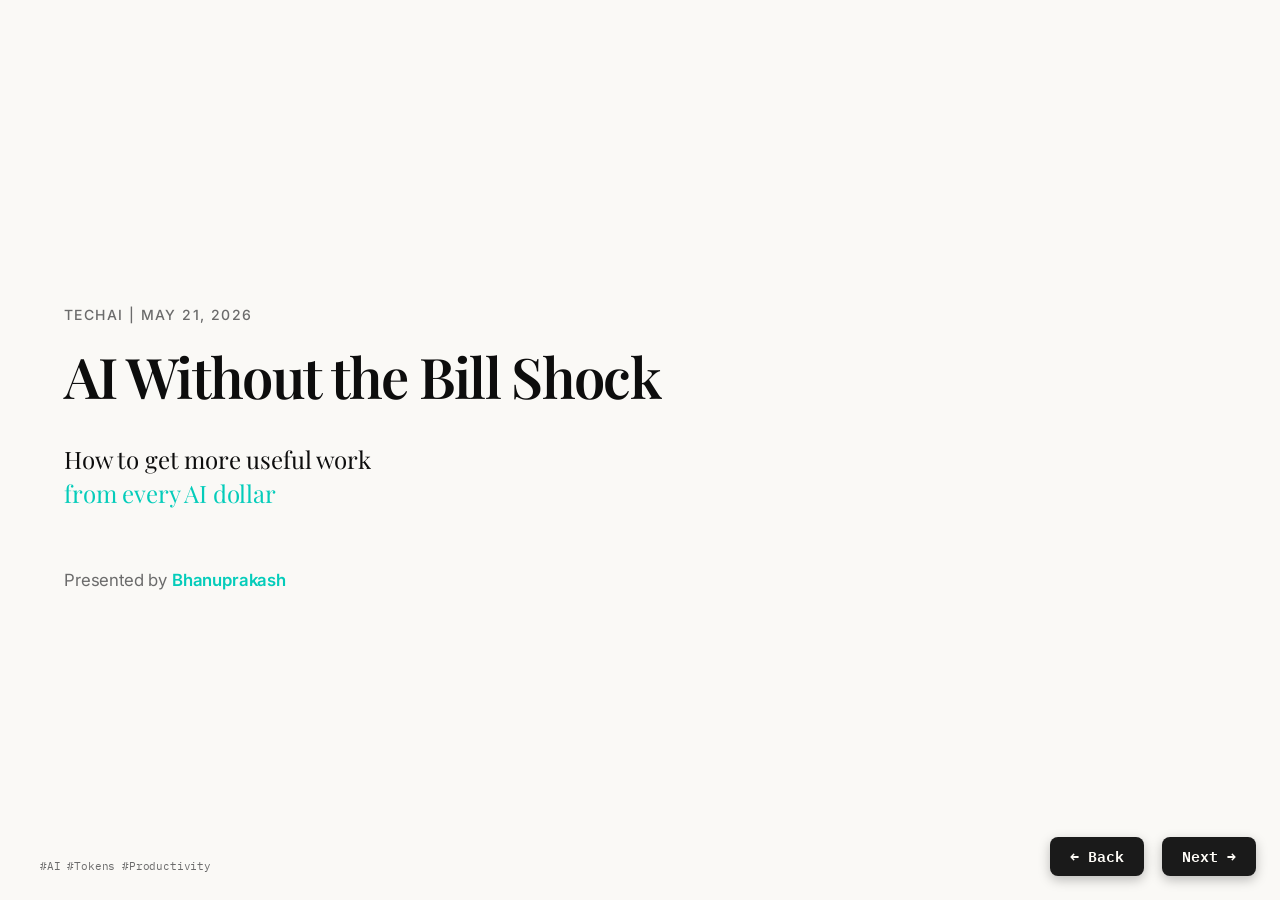
==== commit a685cf6d: "Add Thank You closing slide to the deck - Append a final end-slide section titled "Thank You" after " ====
--- a/index.html
+++ b/index.html
@@ -20,7 +20,7 @@
     <p class="mt-l" style="color:var(--text-3); font-size:1.05rem;">Presented by <span style="color:var(--accent); font-weight:600;">Bhanuprakash</span></p>
     <div class="deck-footer">
       <span class="mono">#AI #Tokens #Productivity</span>
-      <span class="slide-number" data-current="1" data-total="61"></span>
+      <span class="slide-number" data-current="1" data-total="59"></span>
     </div>
     <aside class="notes">
       <p>Welcome everyone to TechAI.</p>
@@ -1071,6 +1071,20 @@
     </aside>
   </section>
 
+  <!-- ============ CLOSING: THANK YOU ============ -->
+  <section class="slide end-slide" data-title="Thank You">
+    <div class="end-content">
+      <h2 class="h2">Thank You</h2>
+      <p class="lede mt-m">AI without the bill shock &mdash; make every token count.</p>
+      <p class="mt-l mono">#NoBillShock</p>
+      <p class="mt-m" style="color:var(--text-3);">Bhanuprakash &middot; TechAI</p>
+    </div>
+    <aside class="notes">
+      <p>Close warmly. Thank the audience for their time and attention.</p>
+      <p>Open the floor for questions.</p>
+    </aside>
+  </section>
+
 </div>
 
 <script src="presenter.js"></script>
